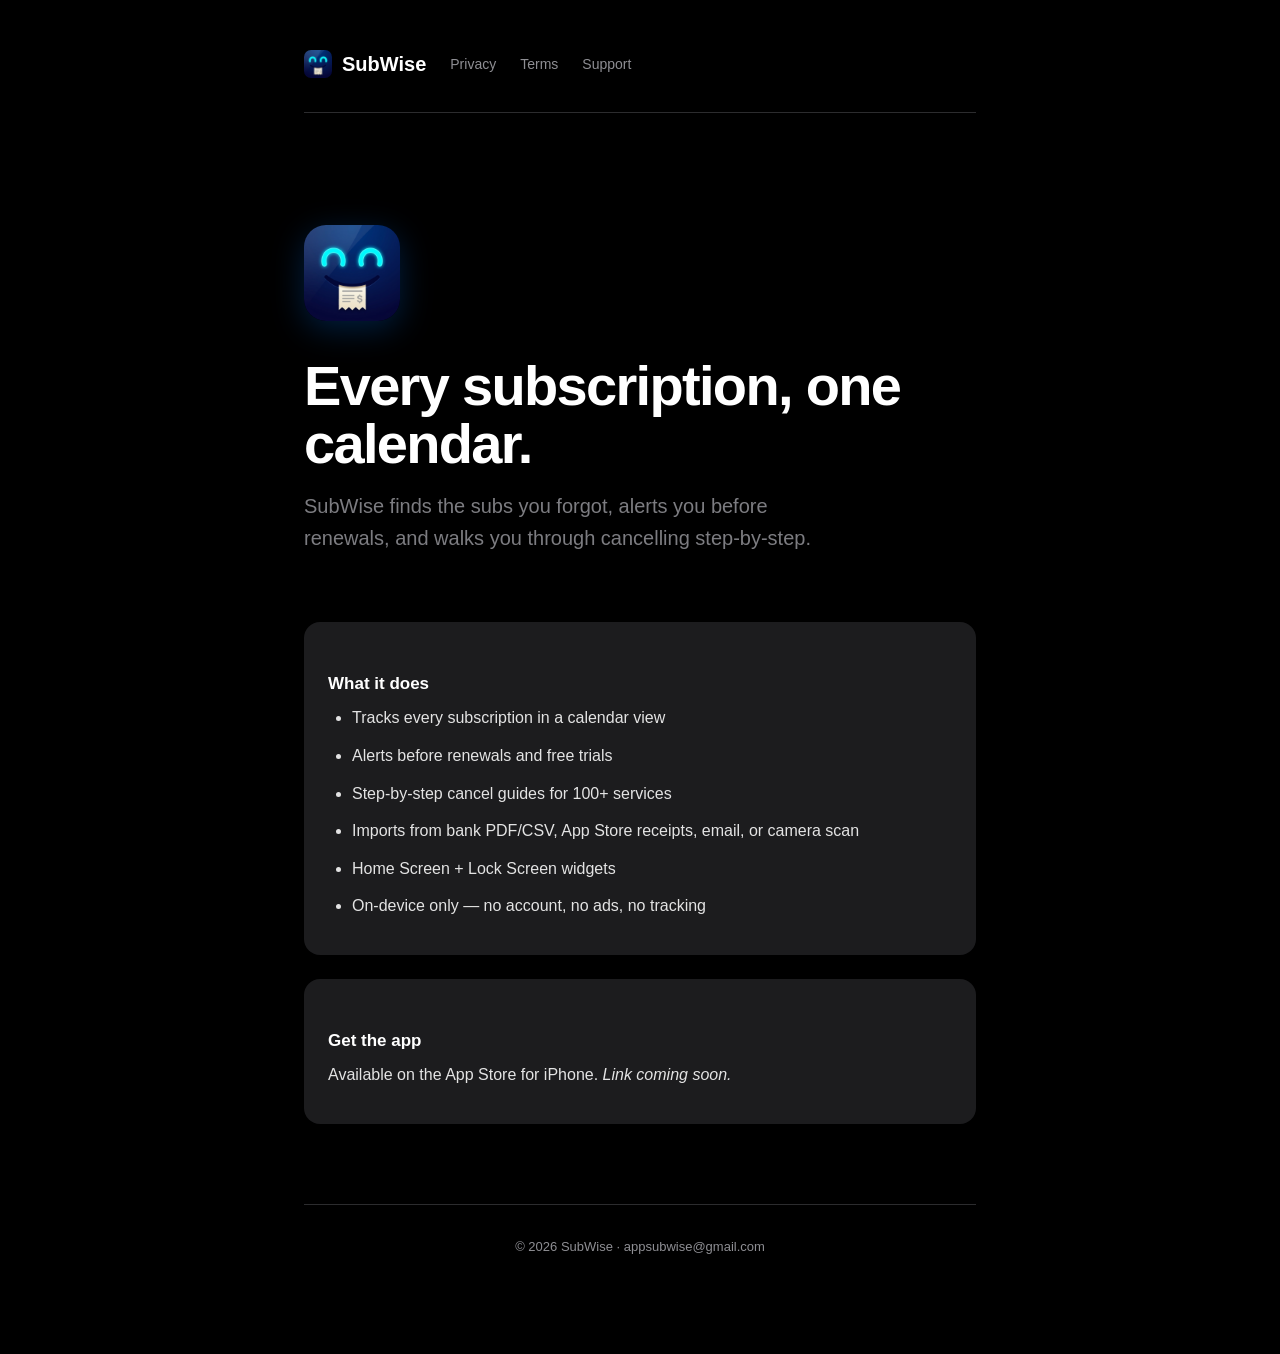
==== index.html @ 9da9d682 "Add app icon to nav, hero, favicon, OG image" ====
<!DOCTYPE html>
<html lang="en">
<head>
<meta charset="UTF-8">
<meta name="viewport" content="width=device-width, initial-scale=1.0">
<title>SubWise — Subscription Tracker</title>
<meta name="description" content="Find subscriptions you forgot, get renewal alerts, and cancel fast with step-by-step guides.">
<meta property="og:title" content="SubWise — Subscription Tracker">
<meta property="og:description" content="Find subscriptions you forgot, get renewal alerts, and cancel fast with step-by-step guides.">
<meta property="og:image" content="https://appsubwise.github.io/og.png">
<meta property="og:url" content="https://appsubwise.github.io/">
<meta property="og:type" content="website">
<meta name="twitter:card" content="summary_large_image">
<link rel="icon" type="image/png" href="icon.png">
<link rel="apple-touch-icon" href="icon.png">
<link rel="stylesheet" href="style.css">
</head>
<body>
<div class="container">
  <nav>
    <a href="index.html" class="logo"><img src="icon.png" alt="">SubWise</a>
    <a href="privacy.html">Privacy</a>
    <a href="terms.html">Terms</a>
    <a href="support.html">Support</a>
  </nav>

  <section class="hero">
    <img src="icon.png" alt="SubWise app icon" class="hero-icon">
    <h1>Every subscription, one calendar.</h1>
    <p class="lead">SubWise finds the subs you forgot, alerts you before renewals, and walks you through cancelling step-by-step.</p>
  </section>

  <div class="card">
    <h3>What it does</h3>
    <ul>
      <li>Tracks every subscription in a calendar view</li>
      <li>Alerts before renewals and free trials</li>
      <li>Step-by-step cancel guides for 100+ services</li>
      <li>Imports from bank PDF/CSV, App Store receipts, email, or camera scan</li>
      <li>Home Screen + Lock Screen widgets</li>
      <li>On-device only — no account, no ads, no tracking</li>
    </ul>
  </div>

  <div class="card">
    <h3>Get the app</h3>
    <p>Available on the App Store for iPhone. <em>Link coming soon.</em></p>
  </div>

  <footer>
    &copy; 2026 SubWise &middot; <a href="mailto:appsubwise@gmail.com">appsubwise@gmail.com</a>
  </footer>
</div>
</body>
</html>
---- style.css ----
* { box-sizing: border-box; margin: 0; padding: 0; }

:root {
  --bg: #000;
  --card: #1C1C1E;
  --card-elev: #2C2C2E;
  --text: #fff;
  --text-secondary: #8E8E93;
  --accent: #007AFF;
  --border: #2C2C2E;
}

html, body {
  background: var(--bg);
  color: var(--text);
  font-family: -apple-system, BlinkMacSystemFont, 'SF Pro Text', 'Segoe UI', Roboto, sans-serif;
  line-height: 1.6;
  -webkit-font-smoothing: antialiased;
}

.container {
  max-width: 720px;
  margin: 0 auto;
  padding: 48px 24px 96px;
}

nav {
  display: flex;
  align-items: center;
  gap: 24px;
  padding-bottom: 32px;
  border-bottom: 1px solid var(--border);
  margin-bottom: 48px;
}

nav .logo {
  font-weight: 700;
  font-size: 20px;
  color: var(--text);
  text-decoration: none;
  display: inline-flex;
  align-items: center;
  gap: 10px;
}

nav .logo img {
  width: 28px;
  height: 28px;
  border-radius: 7px;
}

.hero-icon {
  width: 96px;
  height: 96px;
  border-radius: 22px;
  margin-bottom: 28px;
  box-shadow: 0 8px 32px rgba(0, 122, 255, 0.25);
}

nav a {
  color: var(--text-secondary);
  text-decoration: none;
  font-size: 14px;
}

nav a:hover { color: var(--text); }

h1 {
  font-size: 36px;
  font-weight: 700;
  margin-bottom: 8px;
  letter-spacing: -0.02em;
}

h2 {
  font-size: 22px;
  font-weight: 600;
  margin-top: 40px;
  margin-bottom: 12px;
  letter-spacing: -0.01em;
}

h3 {
  font-size: 17px;
  font-weight: 600;
  margin-top: 24px;
  margin-bottom: 8px;
}

p, li {
  color: var(--text);
  opacity: 0.88;
  margin-bottom: 12px;
  font-size: 16px;
}

ul, ol { padding-left: 24px; }

a { color: var(--accent); text-decoration: none; }
a:hover { text-decoration: underline; }

.meta {
  color: var(--text-secondary);
  font-size: 14px;
  margin-bottom: 32px;
}

.card {
  background: var(--card);
  border-radius: 16px;
  padding: 24px;
  margin-top: 24px;
}

.hero {
  padding: 64px 0 32px;
}

.hero h1 {
  font-size: 56px;
  letter-spacing: -0.03em;
  line-height: 1.05;
}

.hero p.lead {
  font-size: 20px;
  color: var(--text-secondary);
  margin-top: 16px;
  max-width: 540px;
}

footer {
  margin-top: 80px;
  padding-top: 32px;
  border-top: 1px solid var(--border);
  color: var(--text-secondary);
  font-size: 13px;
  text-align: center;
}

footer a { color: var(--text-secondary); }
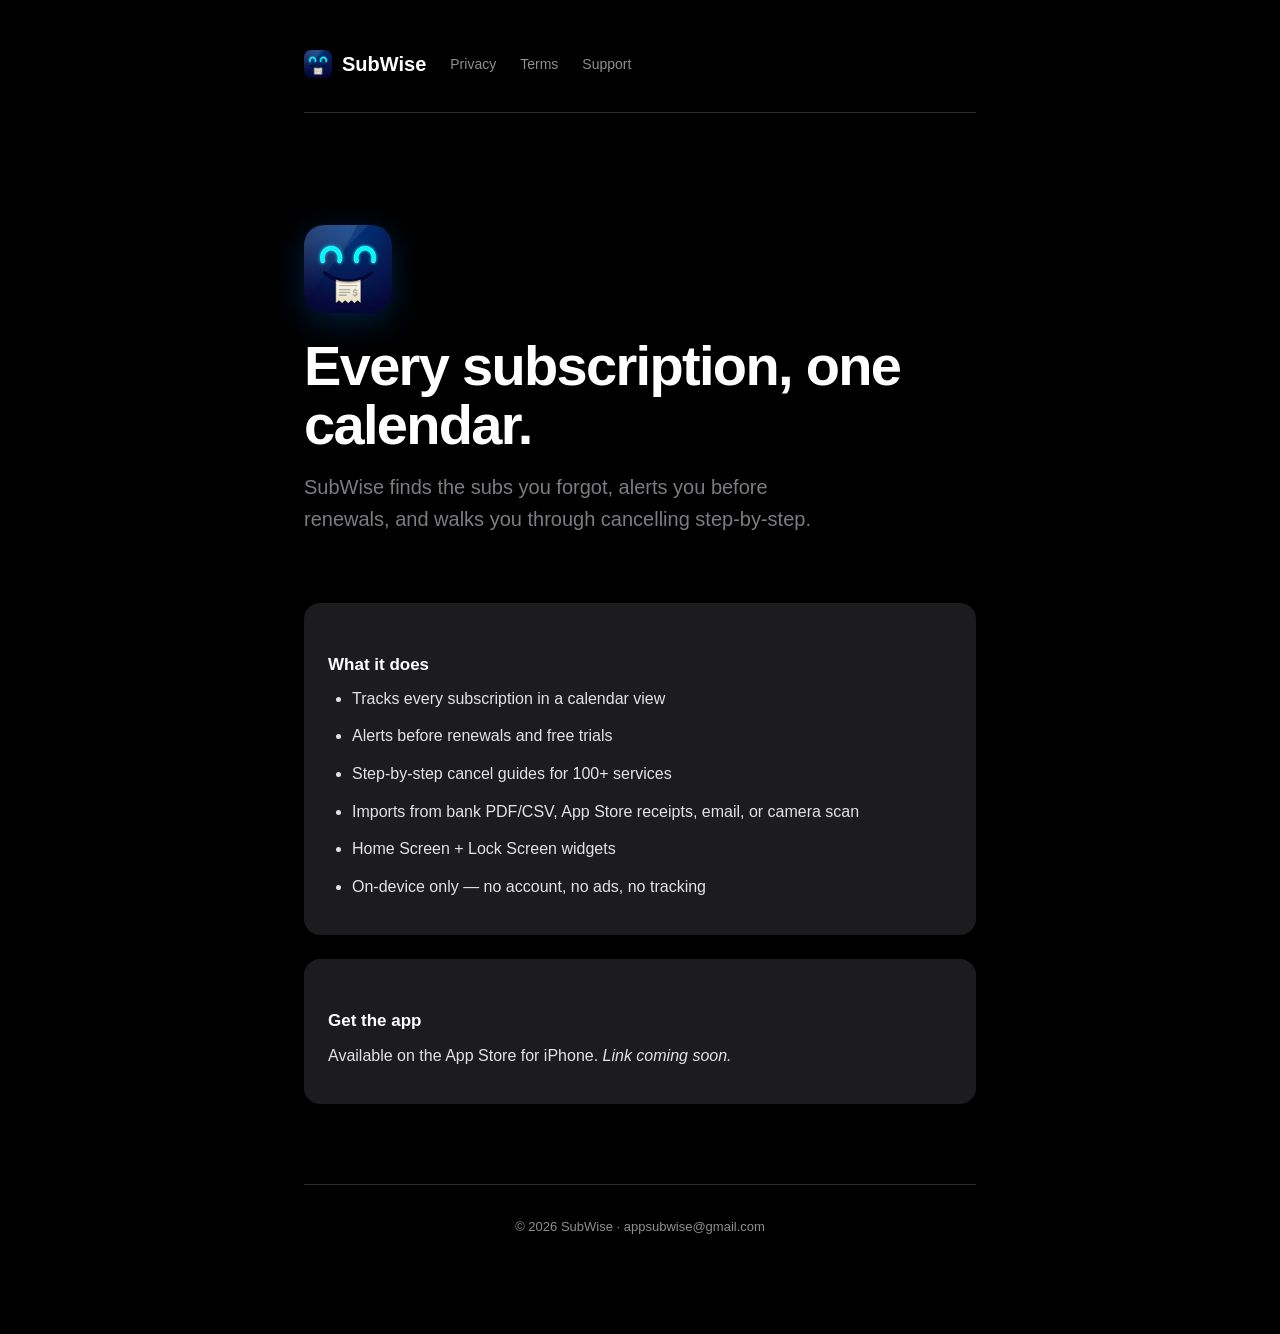
==== commit b1f6a3e3: "Switch to proper web logo set; hard-cap img sizes - Swap 1024px icon.png for logo-256.png + dedicate" ====
--- a/index.html
+++ b/index.html
@@ -8,24 +8,27 @@
 <meta property="og:title" content="SubWise — Subscription Tracker">
 <meta property="og:description" content="Find subscriptions you forgot, get renewal alerts, and cancel fast with step-by-step guides.">
 <meta property="og:image" content="https://appsubwise.github.io/og.png">
+<meta property="og:image:width" content="1200">
+<meta property="og:image:height" content="630">
 <meta property="og:url" content="https://appsubwise.github.io/">
 <meta property="og:type" content="website">
 <meta name="twitter:card" content="summary_large_image">
-<link rel="icon" type="image/png" href="icon.png">
-<link rel="apple-touch-icon" href="icon.png">
+<link rel="icon" type="image/png" sizes="32x32" href="favicon-32.png">
+<link rel="icon" type="image/png" sizes="16x16" href="favicon-16.png">
+<link rel="apple-touch-icon" href="apple-touch-icon.png">
 <link rel="stylesheet" href="style.css">
 </head>
 <body>
 <div class="container">
   <nav>
-    <a href="index.html" class="logo"><img src="icon.png" alt="">SubWise</a>
+    <a href="index.html" class="logo"><img src="logo-256.png" alt="" width="28" height="28">SubWise</a>
     <a href="privacy.html">Privacy</a>
     <a href="terms.html">Terms</a>
     <a href="support.html">Support</a>
   </nav>
 
   <section class="hero">
-    <img src="icon.png" alt="SubWise app icon" class="hero-icon">
+    <img src="logo-256.png" alt="SubWise app icon" class="hero-icon" width="88" height="88">
     <h1>Every subscription, one calendar.</h1>
     <p class="lead">SubWise finds the subs you forgot, alerts you before renewals, and walks you through cancelling step-by-step.</p>
   </section>
--- a/style.css
+++ b/style.css
@@ -44,16 +44,20 @@
 }
 
 nav .logo img {
-  width: 28px;
-  height: 28px;
+  width: 28px !important;
+  height: 28px !important;
+  max-width: 28px;
   border-radius: 7px;
+  display: block;
 }
 
-.hero-icon {
-  width: 96px;
-  height: 96px;
-  border-radius: 22px;
-  margin-bottom: 28px;
+img.hero-icon {
+  width: 88px !important;
+  height: 88px !important;
+  max-width: 88px;
+  border-radius: 20px;
+  margin-bottom: 24px;
+  display: block;
   box-shadow: 0 8px 32px rgba(0, 122, 255, 0.25);
 }
 
